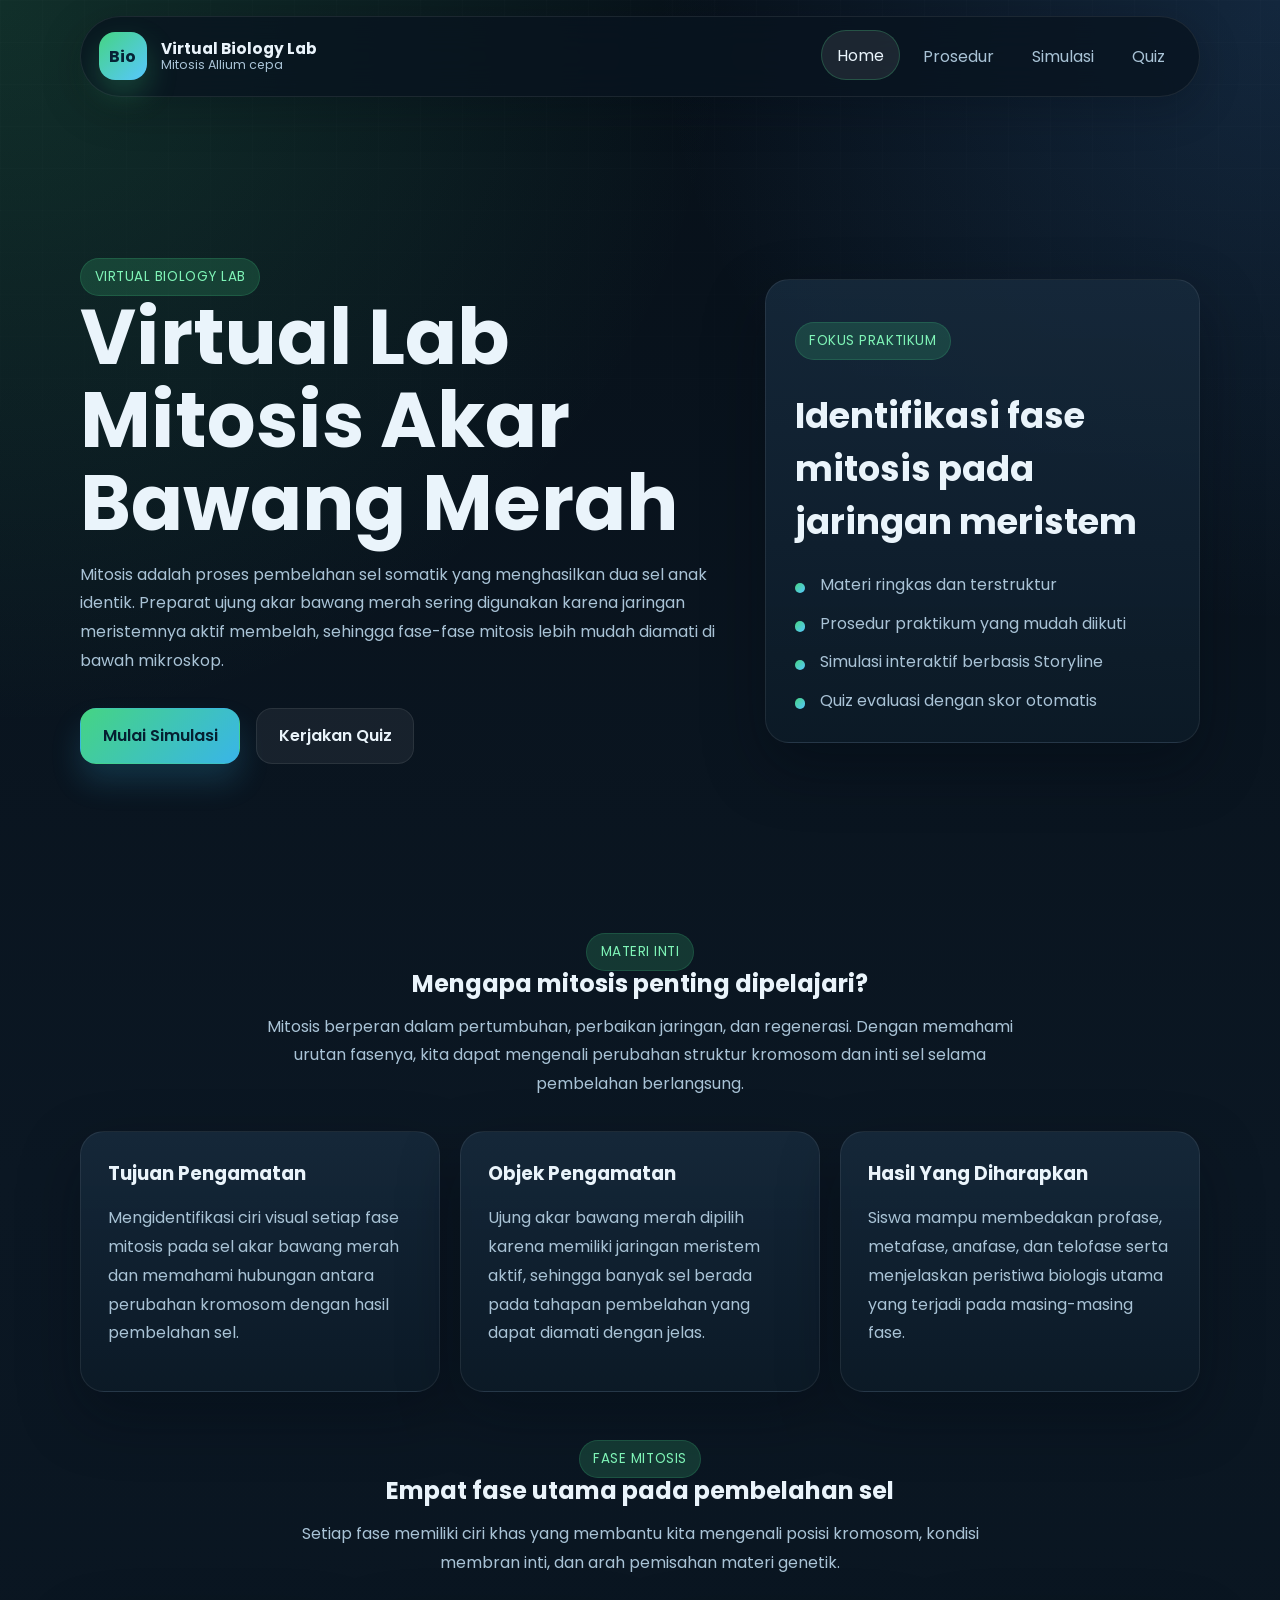
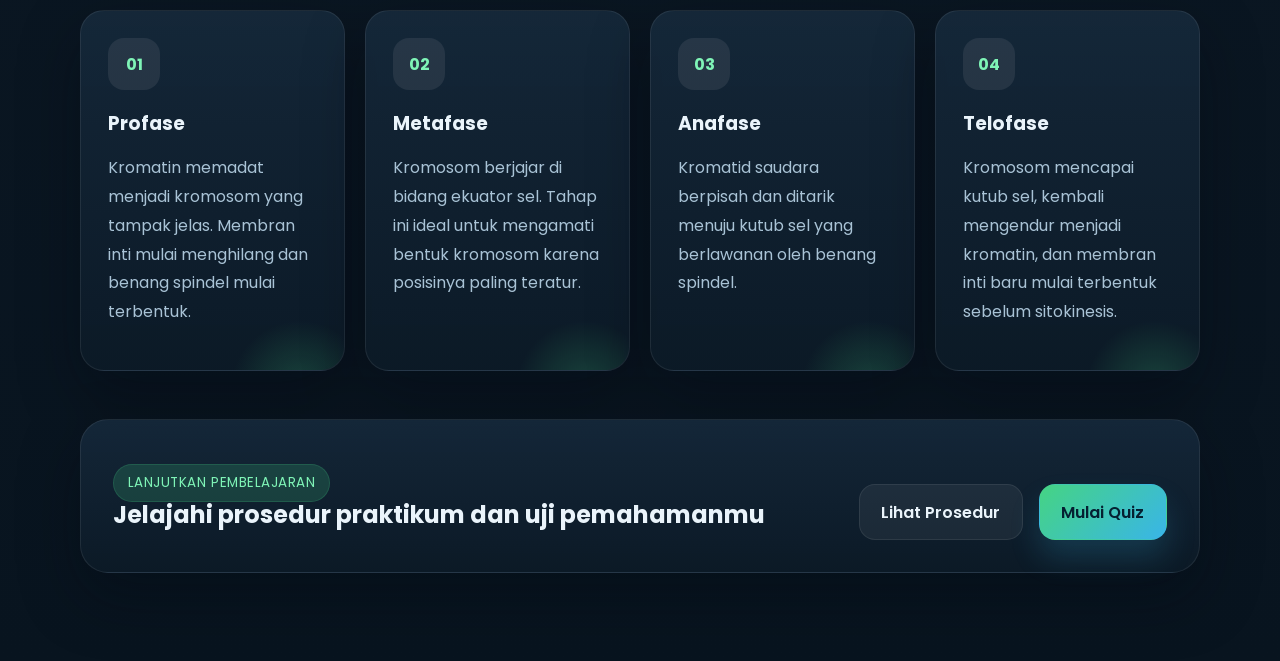
==== index.html @ 40774789 "initial commit virtual lab" ====
<!DOCTYPE html>
<html lang="id">
<head>
  <meta charset="UTF-8">
  <meta name="viewport" content="width=device-width, initial-scale=1.0">
  <meta name="description" content="Virtual Biology Lab tentang mitosis akar bawang merah (Allium cepa) dengan materi, prosedur, simulasi, dan kuis interaktif.">
  <title>Virtual Lab Mitosis Akar Bawang Merah</title>
  <link rel="preconnect" href="https://fonts.googleapis.com">
  <link rel="preconnect" href="https://fonts.gstatic.com" crossorigin>
  <link href="https://fonts.googleapis.com/css2?family=Poppins:wght@400;500;600;700&display=swap" rel="stylesheet">
  <link rel="stylesheet" href="style.css">
</head>
<body data-page="home">
  <div class="site-shell">
    <header class="site-header">
      <nav class="navbar" aria-label="Navigasi utama">
        <a class="brand" href="index.html">
          <span class="brand-mark">Bio</span>
          <span class="brand-text">
            <strong>Virtual Biology Lab</strong>
            <small>Mitosis Allium cepa</small>
          </span>
        </a>
        <button class="nav-toggle" type="button" aria-expanded="false" aria-controls="nav-menu" aria-label="Buka navigasi">
          <span></span>
          <span></span>
          <span></span>
        </button>
        <div class="nav-menu" id="nav-menu">
          <a href="index.html" data-nav="home">Home</a>
          <a href="pages/prosedur.html" data-nav="prosedur">Prosedur</a>
          <a href="pages/simulasi.html" data-nav="simulasi">Simulasi</a>
          <a href="pages/quiz.html" data-nav="quiz">Quiz</a>
        </div>
      </nav>
    </header>

    <main>
      <section class="hero reveal">
        <div class="hero-copy">
          <span class="eyebrow">Virtual Biology Lab</span>
          <h1>Virtual Lab Mitosis Akar Bawang Merah</h1>
          <p>
            Mitosis adalah proses pembelahan sel somatik yang menghasilkan dua sel anak identik.
            Preparat ujung akar bawang merah sering digunakan karena jaringan meristemnya aktif membelah,
            sehingga fase-fase mitosis lebih mudah diamati di bawah mikroskop.
          </p>
          <div class="hero-actions">
            <a class="button button-primary" href="pages/simulasi.html">Mulai Simulasi</a>
            <a class="button button-secondary" href="pages/quiz.html">Kerjakan Quiz</a>
          </div>
        </div>
        <div class="hero-panel">
          <div class="glass-card">
            <p class="panel-label">Fokus Praktikum</p>
            <h2>Identifikasi fase mitosis pada jaringan meristem</h2>
            <ul class="feature-list">
              <li>Materi ringkas dan terstruktur</li>
              <li>Prosedur praktikum yang mudah diikuti</li>
              <li>Simulasi interaktif berbasis Storyline</li>
              <li>Quiz evaluasi dengan skor otomatis</li>
            </ul>
          </div>
        </div>
      </section>

      <section class="info-section reveal">
        <div class="section-heading">
          <span class="section-tag">Materi Inti</span>
          <h2>Mengapa mitosis penting dipelajari?</h2>
          <p>
            Mitosis berperan dalam pertumbuhan, perbaikan jaringan, dan regenerasi. Dengan memahami urutan
            fasenya, kita dapat mengenali perubahan struktur kromosom dan inti sel selama pembelahan berlangsung.
          </p>
        </div>
        <div class="highlight-grid">
          <article class="content-card">
            <h3>Tujuan Pengamatan</h3>
            <p>
              Mengidentifikasi ciri visual setiap fase mitosis pada sel akar bawang merah dan memahami hubungan
              antara perubahan kromosom dengan hasil pembelahan sel.
            </p>
          </article>
          <article class="content-card">
            <h3>Objek Pengamatan</h3>
            <p>
              Ujung akar bawang merah dipilih karena memiliki jaringan meristem aktif, sehingga banyak sel
              berada pada tahapan pembelahan yang dapat diamati dengan jelas.
            </p>
          </article>
          <article class="content-card">
            <h3>Hasil Yang Diharapkan</h3>
            <p>
              Siswa mampu membedakan profase, metafase, anafase, dan telofase serta menjelaskan peristiwa
              biologis utama yang terjadi pada masing-masing fase.
            </p>
          </article>
        </div>
      </section>

      <section class="phase-section reveal">
        <div class="section-heading">
          <span class="section-tag">Fase Mitosis</span>
          <h2>Empat fase utama pada pembelahan sel</h2>
          <p>
            Setiap fase memiliki ciri khas yang membantu kita mengenali posisi kromosom, kondisi membran inti,
            dan arah pemisahan materi genetik.
          </p>
        </div>
        <div class="phase-grid">
          <article class="phase-card">
            <div class="phase-badge">01</div>
            <h3>Profase</h3>
            <p>
              Kromatin memadat menjadi kromosom yang tampak jelas. Membran inti mulai menghilang dan benang
              spindel mulai terbentuk.
            </p>
          </article>
          <article class="phase-card">
            <div class="phase-badge">02</div>
            <h3>Metafase</h3>
            <p>
              Kromosom berjajar di bidang ekuator sel. Tahap ini ideal untuk mengamati bentuk kromosom karena
              posisinya paling teratur.
            </p>
          </article>
          <article class="phase-card">
            <div class="phase-badge">03</div>
            <h3>Anafase</h3>
            <p>
              Kromatid saudara berpisah dan ditarik menuju kutub sel yang berlawanan oleh benang spindel.
            </p>
          </article>
          <article class="phase-card">
            <div class="phase-badge">04</div>
            <h3>Telofase</h3>
            <p>
              Kromosom mencapai kutub sel, kembali mengendur menjadi kromatin, dan membran inti baru mulai
              terbentuk sebelum sitokinesis.
            </p>
          </article>
        </div>
      </section>

      <section class="cta-section reveal">
        <div class="cta-card">
          <div>
            <span class="section-tag">Lanjutkan Pembelajaran</span>
            <h2>Jelajahi prosedur praktikum dan uji pemahamanmu</h2>
          </div>
          <div class="cta-actions">
            <a class="button button-secondary" href="pages/prosedur.html">Lihat Prosedur</a>
            <a class="button button-primary" href="pages/quiz.html">Mulai Quiz</a>
          </div>
        </div>
      </section>
    </main>
  </div>

  <script src="script.js"></script>
</body>
</html>
---- style.css ----
:root {
  --bg: #08141f;
  --bg-soft: #112233;
  --surface: rgba(15, 32, 47, 0.82);
  --surface-solid: #12293a;
  --surface-alt: #163549;
  --text: #eaf4fb;
  --muted: #a9c3d6;
  --accent: #45d483;
  --accent-strong: #25b46a;
  --accent-soft: rgba(69, 212, 131, 0.18);
  --border: rgba(255, 255, 255, 0.08);
  --danger: #ff7b7b;
  --success: #7ff4b7;
  --shadow: 0 24px 60px rgba(1, 9, 17, 0.35);
  --radius-lg: 24px;
  --radius-md: 18px;
  --radius-sm: 14px;
  --container: min(1120px, calc(100% - 2rem));
}

* {
  box-sizing: border-box;
}

html {
  scroll-behavior: smooth;
}

body {
  margin: 0;
  font-family: "Poppins", sans-serif;
  color: var(--text);
  background:
    radial-gradient(circle at top left, rgba(69, 212, 131, 0.16), transparent 28%),
    radial-gradient(circle at top right, rgba(74, 144, 226, 0.18), transparent 24%),
    linear-gradient(180deg, #071019 0%, #0b1723 52%, #08141f 100%);
  min-height: 100vh;
}

body::before {
  content: "";
  position: fixed;
  inset: 0;
  background-image:
    linear-gradient(rgba(255, 255, 255, 0.03) 1px, transparent 1px),
    linear-gradient(90deg, rgba(255, 255, 255, 0.03) 1px, transparent 1px);
  background-size: 42px 42px;
  mask-image: linear-gradient(180deg, rgba(0, 0, 0, 0.4), transparent 85%);
  pointer-events: none;
  z-index: -1;
}

a {
  color: inherit;
  text-decoration: none;
}

img,
iframe {
  max-width: 100%;
}

button,
input,
textarea,
select {
  font: inherit;
}

.site-shell {
  min-height: 100vh;
}

.site-header {
  position: sticky;
  top: 0;
  z-index: 1000;
  padding: 1rem 0 0;
}

.navbar {
  width: var(--container);
  margin: 0 auto;
  display: flex;
  align-items: center;
  justify-content: space-between;
  gap: 1rem;
  padding: 0.9rem 1.1rem;
  border: 1px solid var(--border);
  border-radius: 999px;
  backdrop-filter: blur(18px);
  background: rgba(8, 20, 31, 0.78);
  box-shadow: 0 12px 40px rgba(2, 10, 18, 0.26);
}

.brand {
  display: inline-flex;
  align-items: center;
  gap: 0.9rem;
}

.brand-mark {
  width: 48px;
  height: 48px;
  display: grid;
  place-items: center;
  border-radius: 16px;
  background: linear-gradient(135deg, var(--accent), #57c7ff);
  color: #062336;
  font-weight: 700;
  box-shadow: 0 14px 30px rgba(69, 212, 131, 0.25);
}

.brand-text {
  display: flex;
  flex-direction: column;
  line-height: 1.2;
}

.brand-text strong {
  font-size: 0.96rem;
}

.brand-text small {
  color: var(--muted);
  font-size: 0.78rem;
}

.nav-menu {
  display: flex;
  align-items: center;
  gap: 0.4rem;
}

.nav-menu a {
  padding: 0.78rem 1rem;
  border-radius: 999px;
  color: var(--muted);
  transition: color 0.25s ease, background 0.25s ease, transform 0.25s ease;
}

.nav-menu a:hover,
.nav-menu a.active {
  color: var(--text);
  background: rgba(255, 255, 255, 0.08);
  transform: translateY(-1px);
}

.nav-menu a.active {
  box-shadow: inset 0 0 0 1px rgba(69, 212, 131, 0.26);
}

.nav-toggle {
  display: none;
  width: 48px;
  height: 48px;
  border: 0;
  border-radius: 14px;
  background: rgba(255, 255, 255, 0.06);
  cursor: pointer;
}

.nav-toggle span {
  display: block;
  width: 22px;
  height: 2px;
  margin: 5px auto;
  border-radius: 999px;
  background: var(--text);
  transition: transform 0.25s ease, opacity 0.25s ease;
}

main,
.page-main {
  width: var(--container);
  margin: 0 auto;
  padding: 2rem 0 4rem;
}

.hero,
.page-hero {
  position: relative;
  display: grid;
  gap: 2rem;
}

.hero {
  grid-template-columns: minmax(0, 1.2fr) minmax(280px, 0.8fr);
  align-items: center;
  min-height: calc(100vh - 120px);
  padding: 3rem 0 4rem;
}

.hero-copy h1,
.page-hero h1,
.section-heading h2,
.cta-card h2 {
  margin: 0;
  line-height: 1.08;
}

.hero-copy h1 {
  max-width: 12ch;
  font-size: clamp(2.6rem, 6vw, 4.8rem);
}

.hero-copy p,
.page-hero p,
.section-heading p,
.content-card p,
.phase-card p,
.timeline-card p,
.cta-card p,
.quiz-feedback,
.quiz-result p,
.simulation-topbar p,
.simulation-loading p {
  color: var(--muted);
  line-height: 1.8;
}

.eyebrow,
.section-tag,
.panel-label {
  display: inline-flex;
  align-items: center;
  gap: 0.45rem;
  width: fit-content;
  padding: 0.5rem 0.85rem;
  border-radius: 999px;
  border: 1px solid rgba(69, 212, 131, 0.18);
  background: var(--accent-soft);
  color: var(--success);
  font-size: 0.84rem;
  letter-spacing: 0.04em;
  text-transform: uppercase;
}

.hero-actions,
.cta-actions {
  display: flex;
  flex-wrap: wrap;
  gap: 1rem;
  margin-top: 2rem;
}

.button {
  display: inline-flex;
  align-items: center;
  justify-content: center;
  gap: 0.5rem;
  min-height: 52px;
  padding: 0.9rem 1.35rem;
  border-radius: 16px;
  border: 1px solid transparent;
  font-weight: 600;
  cursor: pointer;
  transition: transform 0.25s ease, box-shadow 0.25s ease, background 0.25s ease, border-color 0.25s ease;
}

.button:hover {
  transform: translateY(-2px);
}

.button-primary {
  background: linear-gradient(135deg, var(--accent), #39b5e8);
  color: #052031;
  box-shadow: 0 18px 30px rgba(57, 181, 232, 0.18);
}

.button-secondary {
  background: rgba(255, 255, 255, 0.06);
  color: var(--text);
  border-color: rgba(255, 255, 255, 0.08);
}

.glass-card,
.content-card,
.phase-card,
.cta-card,
.timeline-card,
.quiz-card,
.simulation-shell {
  border: 1px solid var(--border);
  background: linear-gradient(180deg, rgba(22, 41, 59, 0.9) 0%, rgba(12, 26, 39, 0.95) 100%);
  box-shadow: var(--shadow);
}

.glass-card,
.content-card,
.phase-card,
.timeline-card,
.quiz-card {
  border-radius: var(--radius-lg);
}

.glass-card {
  padding: 1.8rem;
}

.glass-card h2 {
  margin: 1rem 0 0;
  font-size: clamp(1.6rem, 3vw, 2.2rem);
}

.feature-list,
.check-list {
  margin: 1.5rem 0 0;
  padding: 0;
  list-style: none;
  display: grid;
  gap: 0.85rem;
}

.feature-list li,
.check-list li {
  position: relative;
  padding-left: 1.6rem;
  color: var(--muted);
}

.feature-list li::before,
.check-list li::before {
  content: "";
  position: absolute;
  left: 0;
  top: 0.65rem;
  width: 0.65rem;
  height: 0.65rem;
  border-radius: 50%;
  background: linear-gradient(135deg, var(--accent), #57c7ff);
}

.info-section,
.phase-section,
.cta-section,
.resource-section,
.timeline-section,
.simulation-section,
.quiz-section {
  padding: 1.5rem 0;
}

.section-heading {
  max-width: 760px;
  margin: 0 auto 2rem;
  text-align: center;
}

.section-heading.align-left {
  margin-left: 0;
  text-align: left;
}

.highlight-grid,
.phase-grid,
.resource-grid {
  display: grid;
  gap: 1.25rem;
}

.highlight-grid {
  grid-template-columns: repeat(3, minmax(0, 1fr));
}

.phase-grid {
  grid-template-columns: repeat(4, minmax(0, 1fr));
}

.resource-grid {
  grid-template-columns: repeat(2, minmax(0, 1fr));
}

.content-card,
.phase-card {
  padding: 1.7rem;
}

.content-card h3,
.phase-card h3,
.timeline-card h3,
.quiz-question,
.quiz-result h3,
.content-card h2 {
  margin: 0 0 0.8rem;
}

.phase-card {
  position: relative;
  overflow: hidden;
}

.phase-card::after {
  content: "";
  position: absolute;
  inset: auto -10% -25% auto;
  width: 140px;
  height: 140px;
  border-radius: 50%;
  background: radial-gradient(circle, rgba(69, 212, 131, 0.24), transparent 70%);
}

.phase-badge {
  width: 52px;
  height: 52px;
  display: grid;
  place-items: center;
  margin-bottom: 1.2rem;
  border-radius: 16px;
  background: rgba(255, 255, 255, 0.08);
  color: var(--success);
  font-weight: 700;
}

.cta-card {
  display: flex;
  align-items: center;
  justify-content: space-between;
  gap: 1.5rem;
  padding: 2rem;
  border-radius: 28px;
}

.page-hero {
  padding: 3.2rem 0 1rem;
  max-width: 860px;
}

.timeline {
  position: relative;
  display: grid;
  gap: 1rem;
}

.timeline::before {
  content: "";
  position: absolute;
  left: 27px;
  top: 1rem;
  bottom: 1rem;
  width: 2px;
  background: linear-gradient(180deg, rgba(69, 212, 131, 0.5), rgba(87, 199, 255, 0.08));
}

.timeline-card {
  position: relative;
  display: grid;
  grid-template-columns: 72px minmax(0, 1fr);
  gap: 1rem;
  align-items: start;
  padding: 1.5rem;
}

.timeline-number {
  position: relative;
  z-index: 1;
  width: 38px;
  height: 38px;
  display: grid;
  place-items: center;
  border-radius: 50%;
  background: linear-gradient(135deg, var(--accent), #57c7ff);
  color: #042235;
  font-weight: 700;
}

.simulation-shell {
  position: relative;
  padding: 1.25rem;
  border-radius: 30px;
  overflow: hidden;
}

.simulation-topbar {
  display: flex;
  align-items: center;
  gap: 0.65rem;
  padding: 0.35rem 0.25rem 1rem;
}

.simulation-topbar p {
  margin: 0 auto 0 0.4rem;
  font-size: 0.92rem;
}

.simulation-dot {
  width: 12px;
  height: 12px;
  border-radius: 50%;
}

.dot-red {
  background: #ff6b6b;
}

.dot-yellow {
  background: #ffd166;
}

.dot-green {
  background: #4cd964;
}

.simulation-stage {
  position: relative;
  border-radius: 24px;
  border: 1px solid rgba(255, 255, 255, 0.06);
  background:
    radial-gradient(circle at top, rgba(69, 212, 131, 0.1), transparent 35%),
    #071019;
  padding: 1.2rem;
}

.simulation-frame {
  position: relative;
  width: 100%;
  aspect-ratio: 16 / 9;
  border-radius: 20px;
  overflow: hidden;
  background: #000;
  box-shadow: inset 0 0 0 1px rgba(255, 255, 255, 0.04);
}

.simulation-frame iframe {
  width: 100%;
  height: 100%;
  border: 0;
  background: #000;
}

.simulation-loading {
  position: absolute;
  inset: 66px 1.25rem 1.25rem;
  display: grid;
  place-items: center;
  gap: 1rem;
  text-align: center;
  background: rgba(7, 16, 25, 0.88);
  border-radius: 24px;
  transition: opacity 0.35s ease, visibility 0.35s ease;
  z-index: 2;
}

.simulation-loading.is-hidden {
  opacity: 0;
  visibility: hidden;
}

.loader-ring {
  width: 64px;
  height: 64px;
  border: 4px solid rgba(255, 255, 255, 0.12);
  border-top-color: var(--accent);
  border-radius: 50%;
  animation: spin 0.9s linear infinite;
}

.quiz-card {
  max-width: 820px;
  margin: 0 auto;
  padding: 2rem;
}

.quiz-head {
  display: flex;
  align-items: center;
  justify-content: space-between;
  gap: 1rem;
  margin-bottom: 1.8rem;
}

.quiz-head h2 {
  margin: 0.45rem 0 0;
  font-size: 2rem;
}

.quiz-progress {
  padding: 0.7rem 1rem;
  border-radius: 999px;
  background: rgba(255, 255, 255, 0.06);
  color: var(--muted);
}

.quiz-question {
  font-size: clamp(1.4rem, 2vw, 1.8rem);
}

.quiz-options {
  display: grid;
  gap: 0.9rem;
  margin-top: 1.5rem;
}

.quiz-option {
  width: 100%;
  padding: 1rem 1.1rem;
  border-radius: 18px;
  border: 1px solid var(--border);
  background: rgba(255, 255, 255, 0.05);
  color: var(--text);
  text-align: left;
  cursor: pointer;
  transition: transform 0.25s ease, border-color 0.25s ease, background 0.25s ease;
}

.quiz-option:hover:not(:disabled) {
  transform: translateY(-2px);
  border-color: rgba(69, 212, 131, 0.36);
}

.quiz-option.correct {
  border-color: rgba(127, 244, 183, 0.7);
  background: rgba(127, 244, 183, 0.16);
}

.quiz-option.wrong {
  border-color: rgba(255, 123, 123, 0.7);
  background: rgba(255, 123, 123, 0.14);
}

.quiz-option:disabled {
  cursor: default;
  opacity: 0.96;
}

.quiz-feedback {
  min-height: 32px;
  margin: 1rem 0 0;
}

.quiz-feedback.correct {
  color: var(--success);
}

.quiz-feedback.wrong {
  color: #ffb4b4;
}

.quiz-next {
  margin-top: 1rem;
}

.quiz-result {
  text-align: center;
  padding-top: 1rem;
}

.hidden {
  display: none !important;
}

.reveal {
  opacity: 0;
  transform: translateY(28px);
  transition: opacity 0.7s ease, transform 0.7s ease;
}

.reveal.is-visible {
  opacity: 1;
  transform: translateY(0);
}

@keyframes spin {
  to {
    transform: rotate(360deg);
  }
}

@media (max-width: 960px) {
  .hero,
  .highlight-grid,
  .phase-grid,
  .resource-grid,
  .cta-card {
    grid-template-columns: 1fr;
  }

  .hero {
    min-height: auto;
    padding-top: 2rem;
  }

  .cta-card {
    display: grid;
  }
}

@media (max-width: 760px) {
  .site-header {
    padding-top: 0.75rem;
  }

  .navbar {
    position: relative;
    border-radius: 24px;
    padding: 0.9rem;
    align-items: flex-start;
    flex-wrap: wrap;
  }

  .nav-toggle {
    display: inline-block;
    margin-left: auto;
  }

  .nav-menu {
    width: 100%;
    display: none;
    flex-direction: column;
    align-items: stretch;
    padding-top: 0.75rem;
  }

  .nav-menu.is-open {
    display: flex;
  }

  .nav-menu a {
    width: 100%;
    text-align: center;
  }

  .hero-copy h1 {
    max-width: none;
  }

  .timeline::before {
    left: 18px;
  }

  .timeline-card {
    grid-template-columns: 46px minmax(0, 1fr);
    padding: 1.2rem;
  }

  .quiz-card,
  .simulation-shell,
  .glass-card,
  .content-card,
  .phase-card {
    padding: 1.35rem;
  }

  .quiz-head {
    flex-direction: column;
    align-items: flex-start;
  }
}

@media (max-width: 540px) {
  main,
  .page-main {
    padding-bottom: 3rem;
  }

  .navbar {
    width: min(100% - 1rem, 1120px);
  }

  .brand-text strong {
    font-size: 0.9rem;
  }

  .brand-text small {
    font-size: 0.72rem;
  }

  .button,
  .quiz-option {
    width: 100%;
  }

  .hero-actions,
  .cta-actions {
    width: 100%;
  }

  .simulation-loading {
    inset: 60px 1rem 1rem;
  }
}

.simulation-viewport {
  --simulation-scale: 1;
  position: relative;
  width: 100%;
  height: min(calc((100vw - 4rem) * 0.5625), 720px);
  min-height: 220px;
  border-radius: 20px;
  overflow: hidden;
  background: #000;
  box-shadow: inset 0 0 0 1px rgba(255, 255, 255, 0.04);
}

.simulation-canvas {
  width: 1280px;
  height: 720px;
  transform-origin: top left;
  transform: scale(var(--simulation-scale));
}

.simulation-canvas iframe {
  width: 1280px;
  height: 720px;
  border: 0;
  background: #000;
}

@media (max-width: 540px) {
  .simulation-viewport {
    height: min(calc((100vw - 2.5rem) * 0.5625), 720px);
  }
}
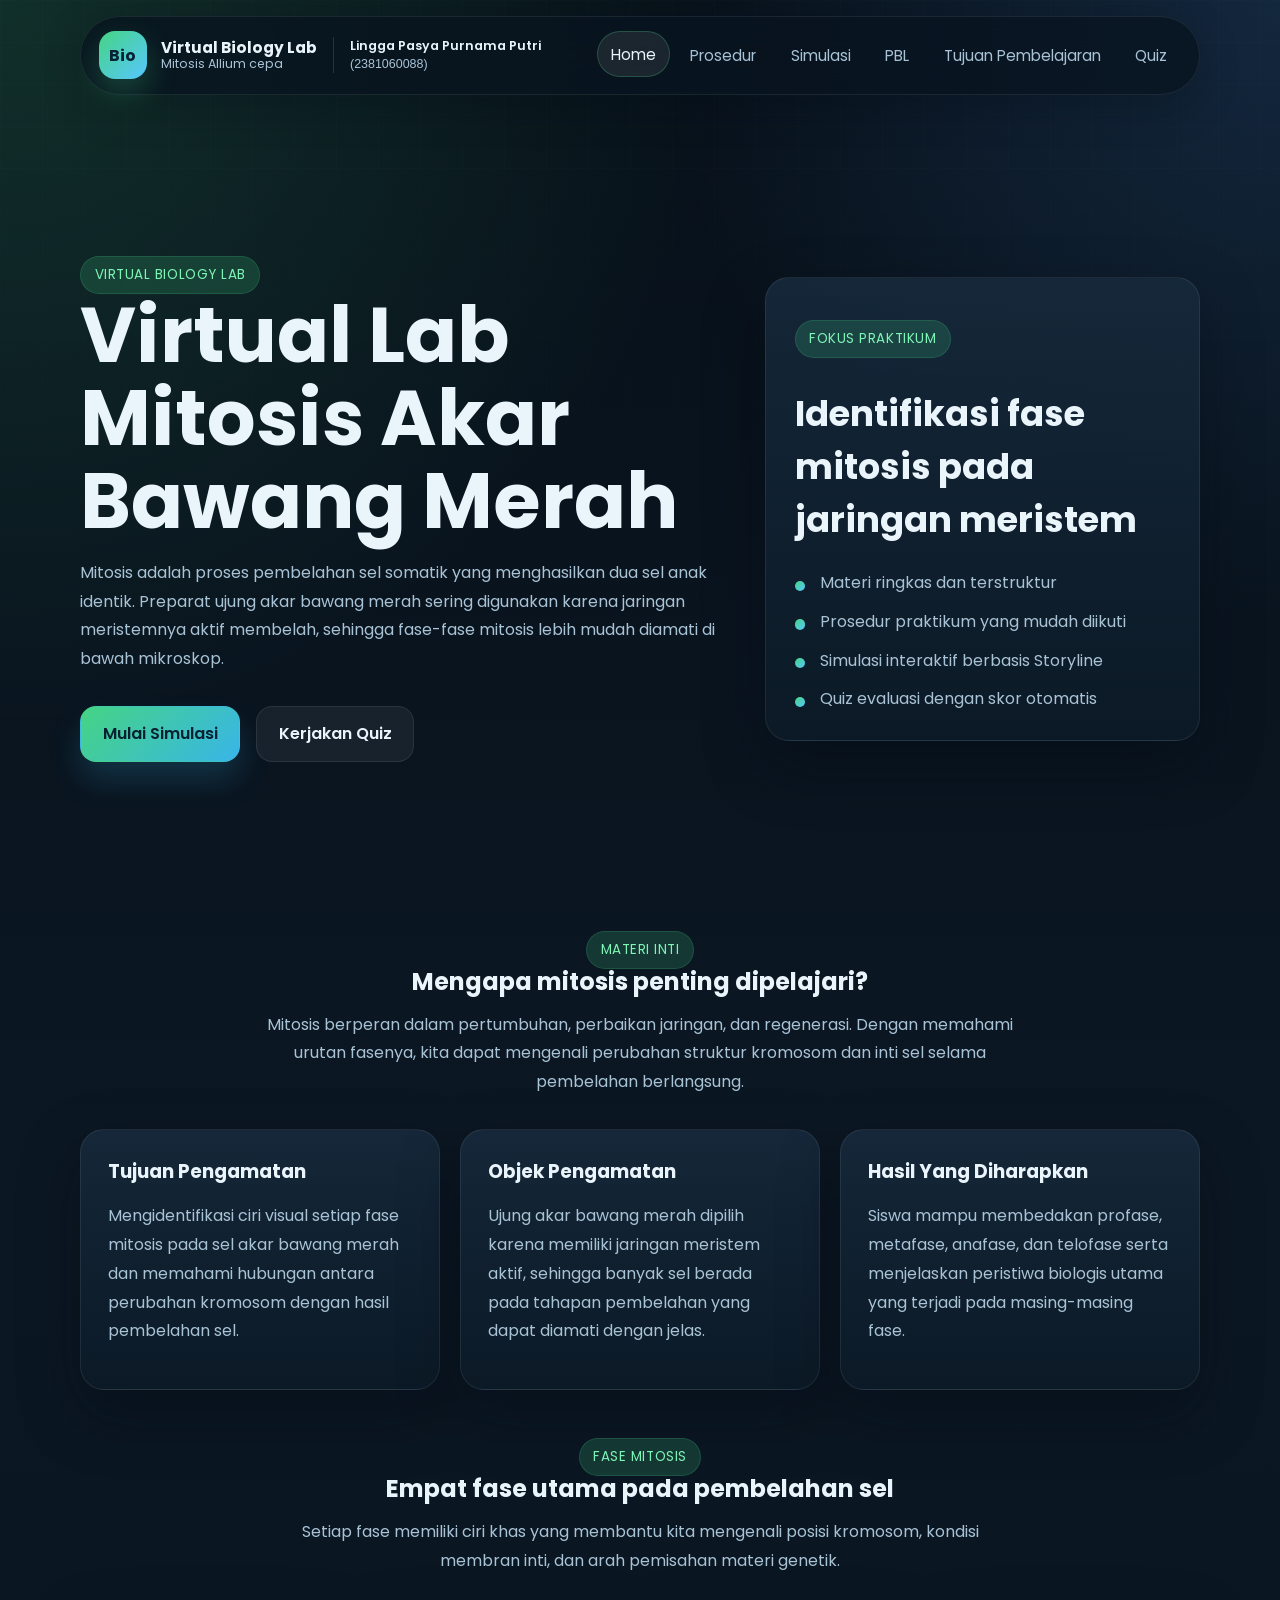
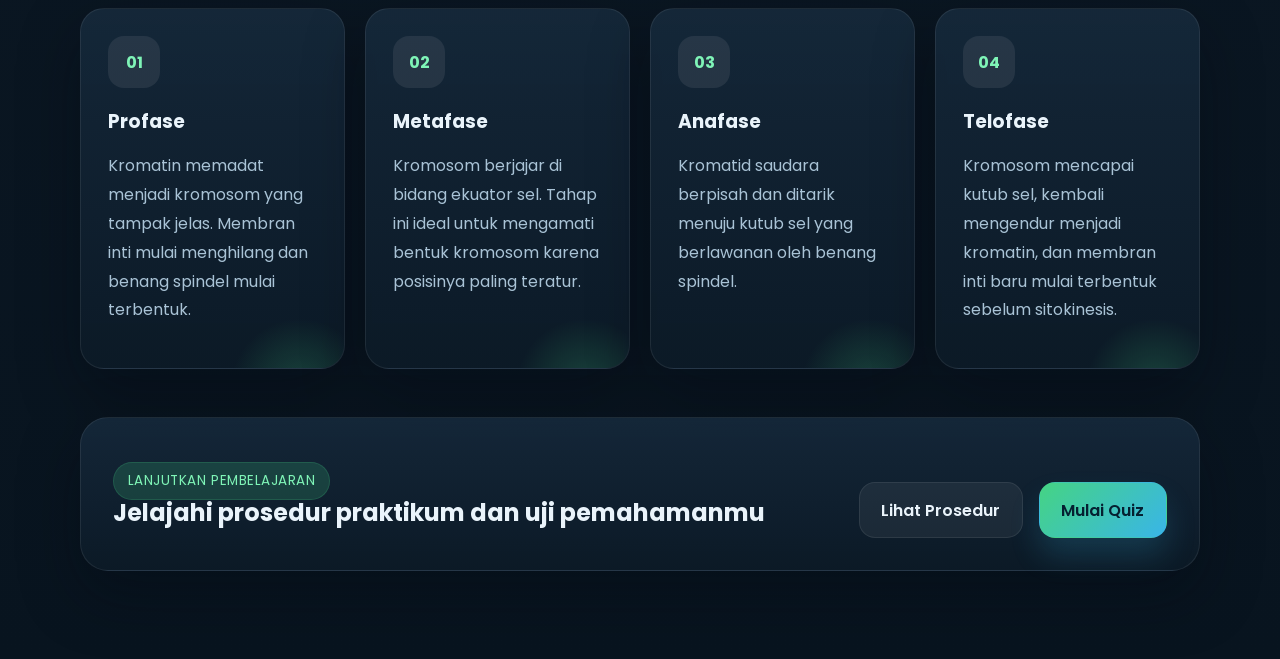
==== commit eadfc787: "update" ====
--- a/index.html
+++ b/index.html
@@ -14,13 +14,16 @@
   <div class="site-shell">
     <header class="site-header">
       <nav class="navbar" aria-label="Navigasi utama">
-        <a class="brand" href="index.html">
-          <span class="brand-mark">Bio</span>
-          <span class="brand-text">
-            <strong>Virtual Biology Lab</strong>
-            <small>Mitosis Allium cepa</small>
-          </span>
-        </a>
+        <div class="brand-area">
+          <a class="brand" href="index.html">
+            <span class="brand-mark">Bio</span>
+            <span class="brand-text">
+              <strong>Virtual Biology Lab</strong>
+              <small>Mitosis Allium cepa</small>
+            </span>
+          </a>
+          <p class="student-identity">Lingga Pasya Purnama Putri <span>(2381060088)</span></p>
+        </div>
         <button class="nav-toggle" type="button" aria-expanded="false" aria-controls="nav-menu" aria-label="Buka navigasi">
           <span></span>
           <span></span>
@@ -30,6 +33,8 @@
           <a href="index.html" data-nav="home">Home</a>
           <a href="pages/prosedur.html" data-nav="prosedur">Prosedur</a>
           <a href="pages/simulasi.html" data-nav="simulasi">Simulasi</a>
+          <a href="pages/pbl.html" data-nav="pbl">PBL</a>
+          <a href="pages/tujuan.html" data-nav="tujuan">Tujuan Pembelajaran</a>
           <a href="pages/quiz.html" data-nav="quiz">Quiz</a>
         </div>
       </nav>
--- a/style.css
+++ b/style.css
@@ -94,10 +94,18 @@
   box-shadow: 0 12px 40px rgba(2, 10, 18, 0.26);
 }
 
+.brand-area {
+  display: flex;
+  align-items: center;
+  gap: 1rem;
+  min-width: 0;
+}
+
 .brand {
   display: inline-flex;
   align-items: center;
   gap: 0.9rem;
+  flex: 0 0 auto;
 }
 
 .brand-mark {
@@ -127,16 +135,36 @@
   font-size: 0.78rem;
 }
 
+.student-identity {
+  max-width: 260px;
+  margin: 0;
+  padding-left: 1rem;
+  border-left: 1px solid rgba(255, 255, 255, 0.12);
+  color: var(--text);
+  font-size: 0.78rem;
+  font-weight: 600;
+  line-height: 1.45;
+}
+
+.student-identity span {
+  display: block;
+  color: var(--muted);
+  font-weight: 500;
+}
+
 .nav-menu {
   display: flex;
   align-items: center;
+  justify-content: flex-end;
+  flex-wrap: wrap;
   gap: 0.4rem;
 }
 
 .nav-menu a {
-  padding: 0.78rem 1rem;
+  padding: 0.72rem 0.88rem;
   border-radius: 999px;
   color: var(--muted);
+  font-size: 0.95rem;
   transition: color 0.25s ease, background 0.25s ease, transform 0.25s ease;
 }
 
@@ -338,7 +366,9 @@
 .resource-section,
 .timeline-section,
 .simulation-section,
-.quiz-section {
+.quiz-section,
+.learning-section,
+.pbl-section {
   padding: 1.5rem 0;
 }
 
@@ -355,7 +385,8 @@
 
 .highlight-grid,
 .phase-grid,
-.resource-grid {
+.resource-grid,
+.learning-grid {
   display: grid;
   gap: 1.25rem;
 }
@@ -370,6 +401,416 @@
 
 .resource-grid {
   grid-template-columns: repeat(2, minmax(0, 1fr));
+}
+
+.learning-grid {
+  grid-template-columns: repeat(2, minmax(0, 1fr));
+}
+
+.pbl-layout {
+  display: grid;
+  grid-template-columns: minmax(280px, 0.85fr) minmax(0, 1.15fr);
+  gap: 1.25rem;
+  align-items: start;
+}
+
+.pbl-case {
+  position: sticky;
+  top: 140px;
+}
+
+.pbl-case h2 {
+  margin-top: 1rem;
+}
+
+.pbl-steps {
+  display: grid;
+  gap: 1rem;
+}
+
+.pbl-overview {
+  margin-bottom: 1.25rem;
+}
+
+.pbl-meta-grid {
+  display: grid;
+  grid-template-columns: repeat(2, minmax(0, 1fr));
+  gap: 0.75rem 1.25rem;
+  margin-top: 1.2rem;
+}
+
+.pbl-meta-grid p {
+  margin: 0;
+  color: var(--muted);
+  line-height: 1.7;
+}
+
+.pbl-meta-grid strong {
+  color: var(--text);
+}
+
+.pbl-content-stack {
+  display: grid;
+  gap: 1.25rem;
+}
+
+.pbl-problem blockquote {
+  margin: 1.3rem 0;
+  padding: 1.2rem 1.35rem;
+  border-left: 4px solid var(--accent);
+  border-radius: 0 18px 18px 0;
+  background: rgba(69, 212, 131, 0.12);
+  color: var(--text);
+  font-weight: 600;
+  line-height: 1.75;
+}
+
+.pbl-two-column {
+  display: grid;
+  grid-template-columns: repeat(2, minmax(0, 1fr));
+  gap: 1rem;
+}
+
+.pbl-two-column h4 {
+  margin: 0.4rem 0 0;
+}
+
+.number-list {
+  margin: 1.2rem 0 0;
+  padding-left: 1.4rem;
+  color: var(--muted);
+  line-height: 1.8;
+}
+
+.number-list li + li {
+  margin-top: 0.45rem;
+}
+
+.table-wrap {
+  width: 100%;
+  overflow-x: auto;
+  margin-top: 1.2rem;
+}
+
+.observation-table {
+  width: 100%;
+  min-width: 680px;
+  border-collapse: collapse;
+  color: var(--muted);
+}
+
+.observation-table th,
+.observation-table td {
+  border: 1px solid var(--border);
+  padding: 1rem;
+  text-align: left;
+  vertical-align: top;
+}
+
+.observation-table th {
+  background: rgba(255, 255, 255, 0.08);
+  color: var(--text);
+}
+
+.observation-table td {
+  min-height: 64px;
+}
+
+.pbl-visual-board {
+  padding: 1rem;
+  border: 1px solid rgba(8, 20, 31, 0.12);
+  border-radius: 24px;
+  background: #f8fbf3;
+  color: #1a2633;
+  box-shadow: 0 24px 60px rgba(1, 9, 17, 0.28);
+}
+
+.pbl-visual-header {
+  display: flex;
+  align-items: center;
+  gap: 1rem;
+  margin-bottom: 1rem;
+}
+
+.pbl-visual-header h2 {
+  margin: 0;
+  color: #182331;
+  font-size: clamp(1.5rem, 3vw, 2.2rem);
+  line-height: 1.05;
+}
+
+.pbl-visual-header p {
+  margin: 0.2rem 0 0;
+  color: #684a9b;
+  font-weight: 700;
+}
+
+.visual-label {
+  display: inline-flex;
+  align-items: center;
+  min-height: 44px;
+  padding: 0.55rem 1.25rem;
+  border-radius: 8px 24px 24px 8px;
+  background: linear-gradient(135deg, #4b2a83, #8353bd);
+  color: #fff;
+  font-size: 1.25rem;
+  font-weight: 700;
+  text-transform: uppercase;
+}
+
+.pbl-visual-grid {
+  display: grid;
+  grid-template-columns: 0.95fr 1.05fr;
+  gap: 0.9rem;
+}
+
+.visual-card {
+  border: 1px solid #e1d9ea;
+  border-radius: 10px;
+  background: #fff;
+  box-shadow: 0 10px 24px rgba(88, 67, 113, 0.08);
+  overflow: hidden;
+}
+
+.visual-card h3 {
+  margin: 0;
+  padding: 0.55rem 0.8rem;
+  background: linear-gradient(135deg, #5e438e, #7954a8);
+  color: #fff;
+  font-size: 0.9rem;
+  letter-spacing: 0.04em;
+  text-transform: uppercase;
+}
+
+.visual-card p,
+.visual-card li {
+  color: #283544;
+  line-height: 1.55;
+}
+
+.visual-card p {
+  margin: 0;
+  padding: 0.95rem;
+}
+
+.visual-problem {
+  background: #fbf8ff;
+}
+
+.visual-situation {
+  display: grid;
+  grid-template-columns: minmax(0, 1fr) 130px;
+  align-items: center;
+}
+
+.visual-growth {
+  grid-column: 1 / 2;
+}
+
+.visual-questions {
+  grid-column: 2 / 3;
+  grid-row: 2 / 3;
+}
+
+.visual-questions ol {
+  margin: 0;
+  padding: 1rem 1.1rem 1rem 2rem;
+}
+
+.visual-questions li + li {
+  margin-top: 0.6rem;
+}
+
+.growth-strip {
+  display: grid;
+  grid-template-columns: repeat(4, minmax(88px, 1fr));
+  gap: 0.5rem;
+  padding: 1rem 0.75rem 0.4rem;
+}
+
+.growth-step {
+  position: relative;
+  display: grid;
+  justify-items: center;
+  gap: 0.35rem;
+  min-width: 0;
+  color: #283544;
+  font-size: 0.72rem;
+  font-weight: 700;
+}
+
+.growth-step:not(:last-child)::after {
+  content: "";
+  position: absolute;
+  top: 52px;
+  right: -0.35rem;
+  width: 16px;
+  height: 2px;
+  background: #8d74a8;
+}
+
+.growth-step:not(:last-child)::before {
+  content: "";
+  position: absolute;
+  top: 47px;
+  right: -0.45rem;
+  border-left: 7px solid #8d74a8;
+  border-top: 6px solid transparent;
+  border-bottom: 6px solid transparent;
+}
+
+.onion-jar {
+  position: relative;
+  width: 82px;
+  height: 118px;
+  margin: 0 auto;
+}
+
+.onion-jar-large {
+  width: 112px;
+  height: 150px;
+  margin-right: 0.7rem;
+}
+
+.jar {
+  position: absolute;
+  left: 18%;
+  right: 18%;
+  bottom: 0;
+  height: 72%;
+  border: 3px solid rgba(95, 124, 137, 0.38);
+  border-top-width: 6px;
+  border-radius: 9px 9px 17px 17px;
+  background:
+    linear-gradient(90deg, rgba(255, 255, 255, 0.72), rgba(214, 238, 242, 0.36) 45%, rgba(255, 255, 255, 0.5)),
+    linear-gradient(180deg, transparent 48%, rgba(116, 190, 205, 0.18) 49%);
+}
+
+.jar::before {
+  content: "";
+  position: absolute;
+  left: -8px;
+  right: -8px;
+  top: -9px;
+  height: 10px;
+  border: 3px solid rgba(95, 124, 137, 0.38);
+  border-radius: 999px;
+  background: rgba(255, 255, 255, 0.85);
+}
+
+.onion {
+  position: absolute;
+  left: 50%;
+  top: 22px;
+  width: 46px;
+  height: 60px;
+  transform: translateX(-50%);
+}
+
+.onion-jar-large .onion {
+  top: 24px;
+  width: 58px;
+  height: 76px;
+}
+
+.bulb {
+  position: absolute;
+  left: 50%;
+  bottom: 8px;
+  width: 42px;
+  height: 50px;
+  transform: translateX(-50%);
+  border-radius: 50% 50% 46% 46%;
+  background:
+    radial-gradient(circle at 38% 28%, rgba(255, 233, 217, 0.9), transparent 18%),
+    linear-gradient(90deg, #8f2332 0%, #c5484f 30%, #842234 52%, #d16259 74%, #7e1f32 100%);
+  box-shadow: inset 0 -8px 12px rgba(74, 20, 33, 0.22);
+}
+
+.onion-jar-large .bulb {
+  width: 54px;
+  height: 64px;
+}
+
+.bulb::after {
+  content: "";
+  position: absolute;
+  left: 50%;
+  bottom: -6px;
+  width: 12px;
+  height: 12px;
+  transform: translateX(-50%);
+  border-radius: 50%;
+  background: #7e5135;
+}
+
+.sprout,
+.root {
+  position: absolute;
+  left: 50%;
+  display: block;
+  transform-origin: bottom center;
+}
+
+.sprout {
+  bottom: 52px;
+  width: 5px;
+  height: 30px;
+  border-radius: 999px 999px 0 0;
+  background: linear-gradient(180deg, #75b85a, #276f3d);
+}
+
+.onion-jar-large .sprout {
+  bottom: 66px;
+  height: 42px;
+}
+
+.sprout-left {
+  transform: translateX(-50%) rotate(-18deg);
+}
+
+.sprout-center {
+  transform: translateX(-50%);
+}
+
+.sprout-right {
+  transform: translateX(-50%) rotate(18deg);
+}
+
+.root {
+  bottom: -18px;
+  width: 2px;
+  height: 38px;
+  border-radius: 999px;
+  background: #c4945b;
+}
+
+.root-one {
+  transform: translateX(-50%) rotate(10deg);
+}
+
+.root-two {
+  transform: translateX(-50%) rotate(-12deg);
+}
+
+.root-three {
+  transform: translateX(-50%) rotate(25deg);
+}
+
+.root-stage-1 .root {
+  height: 15px;
+}
+
+.root-stage-2 .root {
+  height: 25px;
+}
+
+.root-stage-3 .root {
+  height: 36px;
+}
+
+.root-stage-4 .root {
+  height: 48px;
 }
 
 .content-card,
@@ -384,6 +825,10 @@
 .quiz-result h3,
 .content-card h2 {
   margin: 0 0 0.8rem;
+}
+
+.learning-card h2 {
+  font-size: 1.35rem;
 }
 
 .phase-card {
@@ -425,6 +870,21 @@
 .page-hero {
   padding: 3.2rem 0 1rem;
   max-width: 860px;
+}
+
+.pbl-hero {
+  max-width: 980px;
+  gap: 1rem;
+  padding: 1rem 0 0.25rem;
+}
+
+.pbl-hero h1 {
+  font-size: clamp(2.2rem, 4vw, 3.6rem);
+}
+
+.pbl-hero p {
+  max-width: 900px;
+  margin: 0;
 }
 
 .timeline {
@@ -672,6 +1132,10 @@
   .highlight-grid,
   .phase-grid,
   .resource-grid,
+  .pbl-meta-grid,
+  .pbl-two-column,
+  .learning-grid,
+  .pbl-layout,
   .cta-card {
     grid-template-columns: 1fr;
   }
@@ -683,6 +1147,34 @@
 
   .cta-card {
     display: grid;
+  }
+
+  .navbar {
+    border-radius: 28px;
+    flex-wrap: wrap;
+  }
+
+  .nav-menu {
+    width: 100%;
+  }
+
+  .pbl-visual-grid,
+  .visual-situation {
+    grid-template-columns: 1fr;
+  }
+
+  .visual-growth,
+  .visual-questions {
+    grid-column: auto;
+    grid-row: auto;
+  }
+
+  .onion-jar-large {
+    margin: 0.5rem auto 1rem;
+  }
+
+  .pbl-case {
+    position: static;
   }
 }
 
@@ -699,6 +1191,18 @@
     flex-wrap: wrap;
   }
 
+  .brand-area {
+    align-items: flex-start;
+    flex-direction: column;
+    gap: 0.75rem;
+  }
+
+  .student-identity {
+    max-width: none;
+    padding-left: 0;
+    border-left: 0;
+  }
+
   .nav-toggle {
     display: inline-block;
     margin-left: auto;
@@ -774,6 +1278,25 @@
   .hero-actions,
   .cta-actions {
     width: 100%;
+  }
+
+  .pbl-visual-board {
+    padding: 0.75rem;
+  }
+
+  .pbl-visual-header {
+    align-items: flex-start;
+    flex-direction: column;
+  }
+
+  .growth-strip {
+    grid-template-columns: repeat(2, minmax(0, 1fr));
+    row-gap: 1rem;
+  }
+
+  .growth-step::before,
+  .growth-step::after {
+    display: none;
   }
 
   .simulation-loading {
@@ -811,4 +1334,4 @@
   .simulation-viewport {
     height: min(calc((100vw - 2.5rem) * 0.5625), 720px);
   }
-}+}
